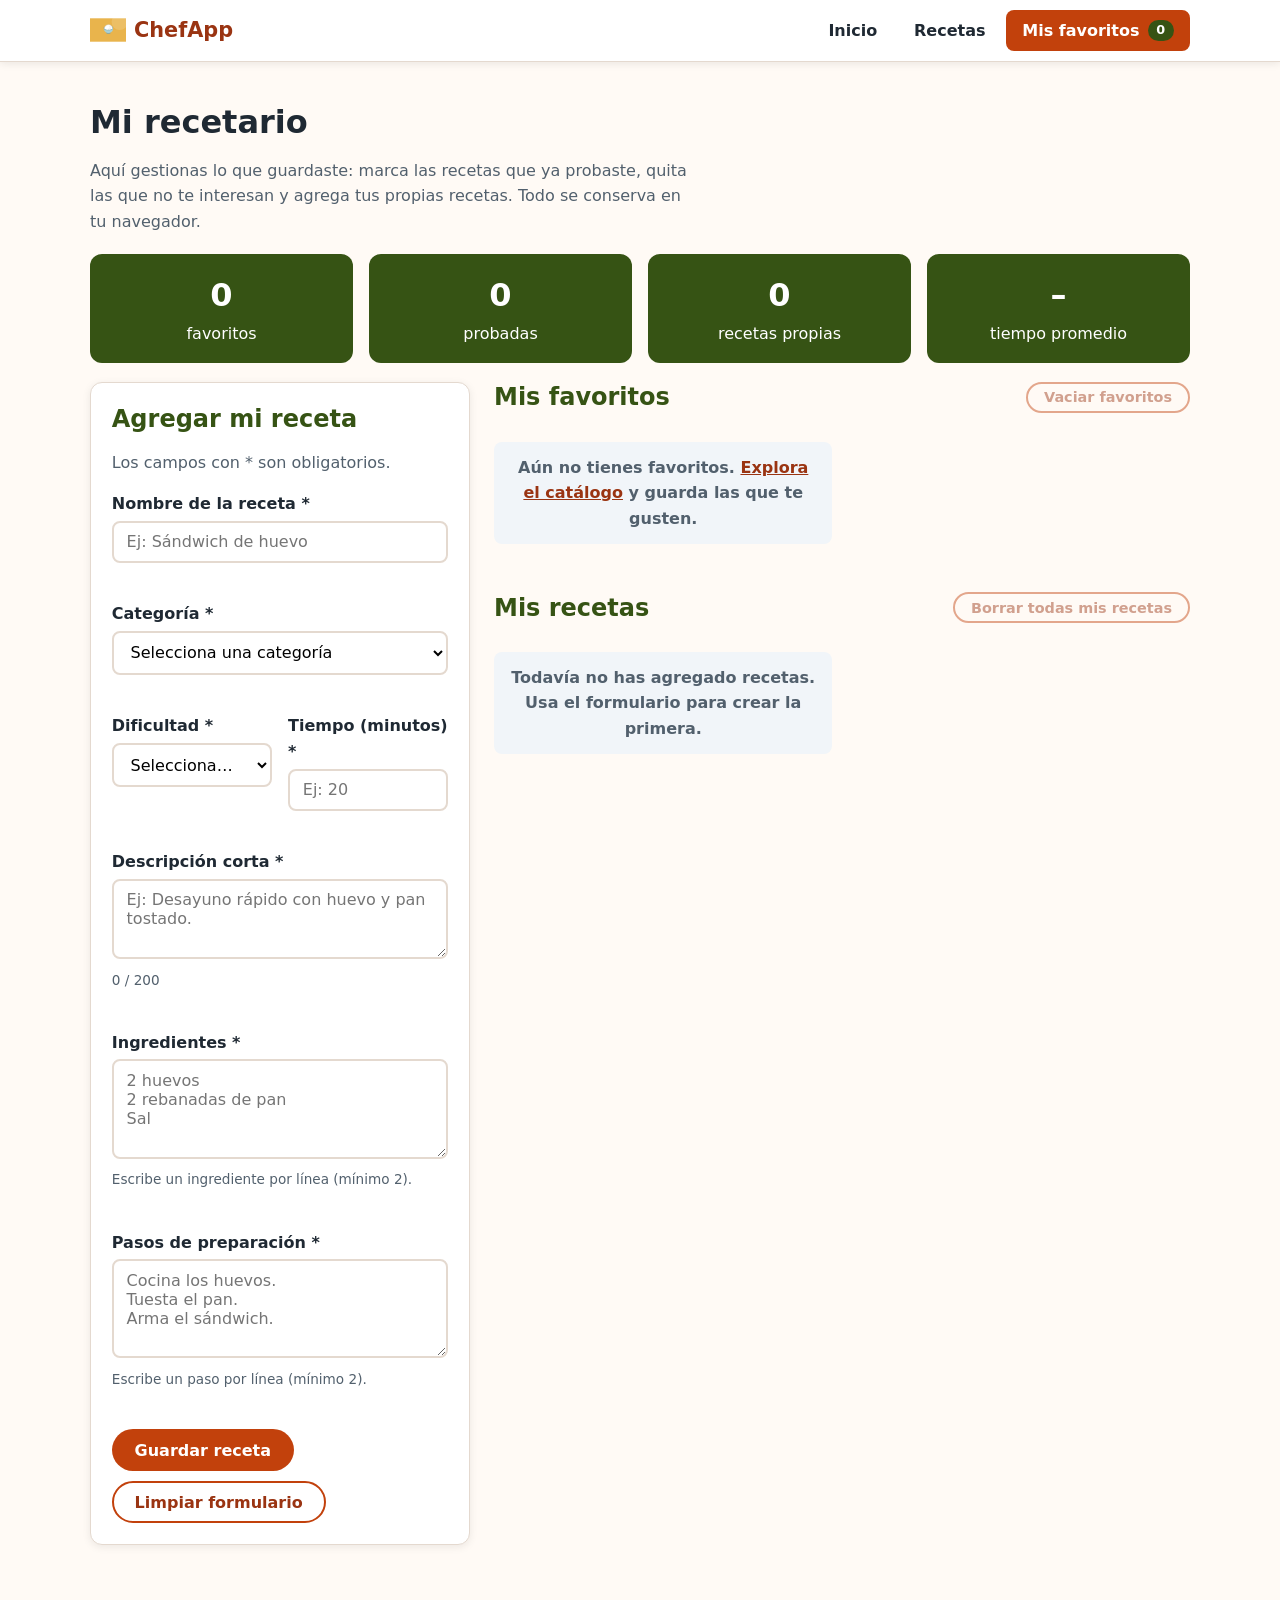
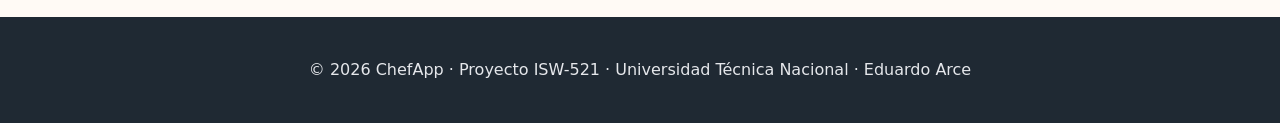
==== favoritos.html @ 37026cea "Add favorites page and recipe catalog assets Co-authored-by: Copilot <223556219+Copilot@users.norepl" ====
<!DOCTYPE html>
<html lang="es">
<head>
  <meta charset="UTF-8">
  <meta name="viewport" content="width=device-width, initial-scale=1.0">
  <meta name="description" content="Gestiona tus recetas favoritas y agrega tus propias recetas en ChefApp.">
  <title>ChefApp | Mis favoritos</title>
  <link rel="stylesheet" href="css/styles.css">
</head>
<body>

  <header class="encabezado">
    <div class="contenedor encabezado__barra">
      <a href="index.html" class="logo">
        <img src="assets/imagenes/gallo-pinto.svg" alt="Logo de ChefApp">
        ChefApp
      </a>
      <button type="button" id="menu-boton" class="menu-boton"
              aria-label="Abrir menú de navegación" aria-expanded="false" aria-controls="menu-principal">☰</button>
      <nav aria-label="Navegación principal" class="nav-envoltorio">
        <ul id="menu-principal" class="menu">
          <li><a href="index.html">Inicio</a></li>
          <li><a href="recetas.html">Recetas</a></li>
          <li><a href="favoritos.html" aria-current="page" class="activo">Mis favoritos <span class="insignia" id="contador-favoritos">0</span></a></li>
        </ul>
      </nav>
    </div>
  </header>

  <main class="contenedor seccion">
    <h1>Mi recetario</h1>
    <p class="seccion__intro">
      Aquí gestionas lo que guardaste: marca las recetas que ya probaste, quita las que no te interesan
      y agrega tus propias recetas. Todo se conserva en tu navegador.
    </p>

    <!-- RESUMEN CALCULADO -->
    <section aria-label="Resumen de tu recetario">
      <div class="estadisticas estadisticas--4">
        <div class="estadistica"><strong id="stat-favoritos">0</strong> favoritos</div>
        <div class="estadistica"><strong id="stat-probadas">0</strong> probadas</div>
        <div class="estadistica"><strong id="stat-propias">0</strong> recetas propias</div>
        <div class="estadistica"><strong id="stat-promedio">–</strong> tiempo promedio</div>
      </div>
    </section>

    <div class="gestion">
      <!-- FORMULARIO -->
      <section class="panel" aria-labelledby="titulo-form">
        <h2 id="titulo-form">Agregar mi receta</h2>
        <p class="seccion__intro">Los campos con * son obligatorios.</p>

        <form id="formulario-receta" novalidate>
          <div id="resumen-errores" class="mensaje mensaje--error" role="alert" hidden></div>

          <div class="campo">
            <label for="nombre">Nombre de la receta *</label>
            <input type="text" id="nombre" name="nombre" maxlength="60" required aria-required="true"
                   aria-describedby="error-nombre" placeholder="Ej: Sándwich de huevo" autocomplete="off">
            <p class="campo__error" id="error-nombre"></p>
          </div>

          <div class="campo">
            <label for="categoria">Categoría *</label>
            <select id="categoria" name="categoria" required aria-required="true" aria-describedby="error-categoria">
              <option value="">Selecciona una categoría</option>
            </select>
            <p class="campo__error" id="error-categoria"></p>
          </div>

          <div class="campo-doble">
            <div class="campo">
              <label for="dificultad">Dificultad *</label>
              <select id="dificultad" name="dificultad" required aria-required="true" aria-describedby="error-dificultad">
                <option value="">Selecciona…</option>
                <option value="Fácil">Fácil</option>
                <option value="Media">Media</option>
                <option value="Difícil">Difícil</option>
              </select>
              <p class="campo__error" id="error-dificultad"></p>
            </div>
            <div class="campo">
              <label for="tiempo">Tiempo (minutos) *</label>
              <input type="number" id="tiempo" name="tiempo" min="1" max="600" step="1" required
                     aria-required="true" aria-describedby="error-tiempo" inputmode="numeric" placeholder="Ej: 20">
              <p class="campo__error" id="error-tiempo"></p>
            </div>
          </div>

          <div class="campo">
            <label for="descripcion">Descripción corta *</label>
            <textarea id="descripcion" name="descripcion" rows="3" maxlength="200" required aria-required="true"
                      aria-describedby="error-descripcion contador" placeholder="Ej: Desayuno rápido con huevo y pan tostado."></textarea>
            <p class="campo__ayuda" id="contador">0 / 200</p>
            <p class="campo__error" id="error-descripcion"></p>
          </div>

          <div class="campo">
            <label for="ingredientes">Ingredientes *</label>
            <textarea id="ingredientes" name="ingredientes" rows="4" required aria-required="true"
                      aria-describedby="ayuda-ingredientes error-ingredientes"
                      placeholder="2 huevos&#10;2 rebanadas de pan&#10;Sal"></textarea>
            <p class="campo__ayuda" id="ayuda-ingredientes">Escribe un ingrediente por línea (mínimo 2).</p>
            <p class="campo__error" id="error-ingredientes"></p>
          </div>

          <div class="campo">
            <label for="pasos">Pasos de preparación *</label>
            <textarea id="pasos" name="pasos" rows="4" required aria-required="true"
                      aria-describedby="ayuda-pasos error-pasos"
                      placeholder="Cocina los huevos.&#10;Tuesta el pan.&#10;Arma el sándwich."></textarea>
            <p class="campo__ayuda" id="ayuda-pasos">Escribe un paso por línea (mínimo 2).</p>
            <p class="campo__error" id="error-pasos"></p>
          </div>

          <div class="acciones-form">
            <button type="submit" class="btn">Guardar receta</button>
            <button type="button" id="btn-limpiar-form" class="btn btn--secundario">Limpiar formulario</button>
          </div>
        </form>
      </section>

      <!-- LISTADOS -->
      <div class="gestion__listas">
        <section aria-labelledby="titulo-favoritos">
          <div class="seccion__cabecera">
            <h2 id="titulo-favoritos">Mis favoritos</h2>
            <button type="button" id="btn-vaciar-favoritos" class="btn btn--secundario btn--chico">Vaciar favoritos</button>
          </div>
          <div id="lista-favoritos" class="rejilla" aria-live="polite"></div>
        </section>

        <section aria-labelledby="titulo-propias">
          <div class="seccion__cabecera">
            <h2 id="titulo-propias">Mis recetas</h2>
            <button type="button" id="btn-borrar-propias" class="btn btn--secundario btn--chico">Borrar todas mis recetas</button>
          </div>
          <div id="lista-propias" class="rejilla" aria-live="polite"></div>
        </section>
      </div>
    </div>
  </main>

  <!-- CONFIRMACIÓN (dialog nativo; los botones con value cierran y devuelven su valor) -->
  <dialog id="modal-confirmar" aria-labelledby="confirmar-titulo" aria-describedby="confirmar-mensaje">
    <form method="dialog">
      <h2 id="confirmar-titulo">Confirmar</h2>
      <p id="confirmar-mensaje"></p>
      <div class="acciones-form">
        <button type="submit" value="no" class="btn btn--secundario">Cancelar</button>
        <button type="submit" value="si" class="btn btn--peligro">Sí, continuar</button>
      </div>
    </form>
  </dialog>

  <footer class="pie">
    <div class="contenedor">
      <p>© 2026 ChefApp · Proyecto ISW-521 · Universidad Técnica Nacional · Eduardo Arce</p>
    </div>
  </footer>

  <!-- Orden: storage → app → filtros → favoritos -->
  <script src="js/storage.js"></script>
  <script src="js/app.js"></script>
  <script src="js/filtros.js"></script>
  <script src="js/favoritos.js"></script>
</body>
</html>
---- css/styles.css ----
/* =====================================================
   styles.css — Estilos globales de ChefApp
   Mobile-first: el diseño base es para celular y se
   amplía con media queries para tablet y escritorio.
   ===================================================== */

/* ---------- 1. Variables (identidad visual única) ---------- */
:root {
  --color-primario: #c2410c;      /* naranja quemado: contraste AA con texto blanco */
  --color-primario-oscuro: #9a3412;
  --color-secundario: #365314;    /* verde oliva */
  --color-fondo: #fffaf5;
  --color-superficie: #ffffff;
  --color-texto: #1f2933;
  --color-texto-suave: #52606d;
  --color-borde: #e4d9cf;
  --color-exito: #166534;
  --color-error: #b91c1c;
  --color-aviso: #92400e;
  --radio: 12px;
  --sombra: 0 2px 8px rgba(0, 0, 0, 0.08);
  --fuente: "Segoe UI", system-ui, -apple-system, Roboto, Arial, sans-serif;
}

/* ---------- 2. Reset y base ---------- */
*, *::before, *::after { box-sizing: border-box; }
body {
  margin: 0;
  font-family: var(--fuente);
  color: var(--color-texto);
  background: var(--color-fondo);
  line-height: 1.6;
  display: flex;
  flex-direction: column;
  min-height: 100vh;       /* el footer queda abajo aunque haya poco contenido */
}
main { flex: 1; }
img { max-width: 100%; display: block; }
h1, h2, h3 { line-height: 1.25; margin: 0 0 0.5rem; }
h1 { font-size: 2rem; }
h2 { font-size: 1.5rem; color: var(--color-secundario); }
h3 { font-size: 1.15rem; }
a { color: var(--color-primario-oscuro); }
:focus-visible { outline: 3px solid #1d4ed8; outline-offset: 2px; } /* accesibilidad teclado */

.contenedor { width: min(1100px, 92%); margin-inline: auto; }
.seccion { padding: 2.5rem 0; }
.seccion__intro { color: var(--color-texto-suave); max-width: 60ch; }

/* ---------- 3. Header y navegación ---------- */
.encabezado {
  position: sticky; top: 0; z-index: 50;   /* siempre visible */
  background: var(--color-superficie);
  border-bottom: 1px solid var(--color-borde);
  box-shadow: var(--sombra);
}
.encabezado__barra {
  display: flex; align-items: center; justify-content: space-between;
  padding: 0.6rem 0; flex-wrap: wrap; gap: 0.5rem;
}
.logo { display: flex; align-items: center; gap: 0.5rem; text-decoration: none;
        font-weight: 700; font-size: 1.3rem; color: var(--color-primario-oscuro); }
.logo img { width: 36px; height: 36px; }

.menu-boton {
  background: none; border: 2px solid var(--color-borde); border-radius: 8px;
  font-size: 1.3rem; padding: 0.2rem 0.6rem; cursor: pointer;
}
.nav-envoltorio { width: 100%; }
.menu { display: none; width: 100%; list-style: none; margin: 0; padding: 0; }
.menu.abierto { display: block; }
.menu a {
  display: flex; justify-content: space-between; align-items: center; gap: 0.5rem;
  padding: 0.7rem 0.5rem; text-decoration: none; color: var(--color-texto);
  border-radius: 8px; font-weight: 600;
}
.menu a:hover { background: #fdeee3; }
.menu a.activo { background: var(--color-primario); color: #fff; }  /* página activa */
.insignia {
  background: var(--color-secundario); color: #fff; border-radius: 999px;
  padding: 0 0.55rem; font-size: 0.8rem;
}

/* ---------- 4. Botones ---------- */
.btn {
  display: inline-block; border: 2px solid transparent; border-radius: 999px;
  padding: 0.6rem 1.3rem; font-size: 1rem; font-weight: 700; cursor: pointer;
  text-decoration: none; text-align: center; font-family: inherit;
  background: var(--color-primario); color: #fff;
  transition: background 0.2s, transform 0.1s;
}
.btn:hover { background: var(--color-primario-oscuro); }
.btn:active { transform: scale(0.97); }
.btn--secundario { background: transparent; color: var(--color-primario-oscuro); border-color: var(--color-primario); }
.btn--secundario:hover { background: #fdeee3; }
.btn--peligro { background: var(--color-error); }
.btn--peligro:hover { background: #991b1b; }
.btn--fav { width: 100%; margin-top: 0.5rem; background: #fff; color: var(--color-primario-oscuro); border-color: var(--color-primario); }
.btn--fav.activo { background: var(--color-primario); color: #fff; }

/* ---------- 5. Hero ---------- */
.hero {
  background: linear-gradient(135deg, #fdba74 0%, #fb923c 45%, #c2410c 100%);
  color: #fff; padding: 3.5rem 0; text-align: center;
}
.hero h1 { font-size: 2.2rem; text-shadow: 0 1px 3px rgba(0,0,0,0.35); }
.hero p { max-width: 55ch; margin: 0.5rem auto 1.5rem; font-size: 1.1rem; text-shadow: 0 1px 3px rgba(0,0,0,0.35); }
.hero .btn { background: #fff; color: var(--color-primario-oscuro); }
.hero .btn:hover { background: #ffedd5; }

/* ---------- 6. Rejillas (Grid) y tarjetas ---------- */
.rejilla { display: grid; gap: 1.2rem; grid-template-columns: 1fr; }
.tarjeta {
  background: var(--color-superficie); border: 1px solid var(--color-borde);
  border-radius: var(--radio); overflow: hidden; box-shadow: var(--sombra);
  display: flex; flex-direction: column;
  transition: transform 0.2s, box-shadow 0.2s;
}
.tarjeta:hover { transform: translateY(-4px); box-shadow: 0 8px 18px rgba(0,0,0,0.12); }
.tarjeta img { width: 100%; height: 170px; object-fit: cover; }
.tarjeta__cuerpo { padding: 1rem; display: flex; flex-direction: column; flex: 1; }
.tarjeta__cuerpo p { margin: 0 0 0.5rem; color: var(--color-texto-suave); }
.tarjeta__meta { font-size: 0.9rem; font-weight: 600; }
.tarjeta__cuerpo .btn--fav { margin-top: auto; }
.etiqueta {
  align-self: flex-start; background: #ecfccb; color: var(--color-secundario);
  border-radius: 999px; padding: 0.1rem 0.7rem; font-size: 0.8rem; font-weight: 700; margin-bottom: 0.4rem;
}

/* Tarjetas de información (problema / público / solución) */
.info { background: var(--color-superficie); border: 1px solid var(--color-borde);
        border-radius: var(--radio); padding: 1.3rem; box-shadow: var(--sombra); }
.info__icono { font-size: 2rem; }

/* Estadísticas */
.estadisticas { display: grid; gap: 1rem; grid-template-columns: repeat(3, 1fr); text-align: center; }
.estadistica { background: var(--color-secundario); color: #fff; border-radius: var(--radio); padding: 1rem 0.5rem; }
.estadistica strong { display: block; font-size: 2rem; }

/* Bloque "¿Qué cocino hoy?" */
.azar { background: #fff7ed; border: 2px dashed var(--color-primario); border-radius: var(--radio);
        padding: 1.5rem; text-align: center; }
.azar #resultado-azar { margin-top: 1rem; min-height: 2rem; }

/* ---------- 7. Mensajes, formularios y toasts (se usarán en fases siguientes) ---------- */
.mensaje { padding: 0.8rem 1rem; border-radius: 8px; font-weight: 600; }
.mensaje--error { background: #fee2e2; color: var(--color-error); }
.mensaje--vacio { background: #f1f5f9; color: var(--color-texto-suave); text-align: center; }

label { display: block; font-weight: 600; margin-bottom: 0.25rem; }
input, select, textarea {
  width: 100%; padding: 0.6rem 0.8rem; font-size: 1rem; font-family: inherit;
  border: 2px solid var(--color-borde); border-radius: 8px; background: #fff;
}
input:focus, select:focus, textarea:focus { border-color: var(--color-primario); }
.campo { margin-bottom: 1rem; }
.campo__error { color: var(--color-error); font-size: 0.9rem; min-height: 1.2rem; margin: 0.2rem 0 0; }
input.invalido, select.invalido, textarea.invalido { border-color: var(--color-error); }
input.valido, select.valido, textarea.valido { border-color: var(--color-exito); }

#toast-contenedor { position: fixed; bottom: 1rem; right: 1rem; left: 1rem; z-index: 100;
                    display: flex; flex-direction: column; gap: 0.5rem; align-items: flex-end; }
.toast { color: #fff; padding: 0.7rem 1.1rem; border-radius: 8px; font-weight: 600;
         box-shadow: 0 4px 12px rgba(0,0,0,0.25); animation: entrar 0.25s ease; }
.toast--exito { background: var(--color-exito); }
.toast--error { background: var(--color-error); }
.toast--aviso { background: var(--color-aviso); }
@keyframes entrar { from { opacity: 0; transform: translateY(10px); } to { opacity: 1; transform: none; } }

/* ---------- 7b. Filtros, resumen y modal (recetas.html) ---------- */
.visualmente-oculto { position: absolute; width: 1px; height: 1px; overflow: hidden; clip: rect(0 0 0 0); white-space: nowrap; }
.filtros {
  display: grid; gap: 0.5rem 1rem; grid-template-columns: 1fr;
  background: var(--color-superficie); border: 1px solid var(--color-borde);
  border-radius: var(--radio); padding: 1rem; margin: 1.2rem 0; box-shadow: var(--sombra);
}
.filtros .campo { margin-bottom: 0; }
.campo--accion { display: flex; align-items: flex-end; }
.campo--accion .btn { width: 100%; }
.resumen { font-weight: 600; color: var(--color-secundario); margin: 0 0 1rem; }
.btn--detalle { width: 100%; margin-top: 0.5rem; padding: 0.45rem 1rem; }

dialog {
  width: min(640px, 94vw); max-height: 90vh; overflow-y: auto;
  border: none; border-radius: var(--radio); padding: 1.2rem; position: relative;
}
dialog::backdrop { background: rgba(0, 0, 0, 0.55); }
dialog img { width: 100%; height: 180px; object-fit: cover; border-radius: 8px; margin-bottom: 0.8rem; }
.modal__cerrar {
  position: sticky; top: 0; float: right; z-index: 2; width: 2.4rem; height: 2.4rem;
  border-radius: 50%; border: none; background: var(--color-texto); color: #fff;
  font-size: 1rem; cursor: pointer;
}
.lista { padding-left: 1.3rem; margin: 0 0 1rem; }
.lista li { margin-bottom: 0.3rem; }

/* ---------- 7c. Página de gestión (favoritos.html) ---------- */
.estadisticas--4 { grid-template-columns: repeat(2, 1fr); margin: 1.2rem 0; }
.gestion { display: grid; gap: 1.5rem; grid-template-columns: 1fr; align-items: start; }
.gestion .rejilla { grid-template-columns: repeat(auto-fill, minmax(240px, 1fr)); }
.gestion__listas { display: grid; gap: 2rem; }
.panel { background: var(--color-superficie); border: 1px solid var(--color-borde);
         border-radius: var(--radio); padding: 1.3rem; box-shadow: var(--sombra); }
.campo-doble { display: grid; gap: 0 1rem; grid-template-columns: 1fr 1fr; }
.campo__ayuda { font-size: 0.85rem; color: var(--color-texto-suave); margin: 0.2rem 0 0; }
textarea { resize: vertical; }
.acciones-form { display: flex; flex-wrap: wrap; gap: 0.6rem; margin-top: 0.5rem; }
.seccion__cabecera { display: flex; flex-wrap: wrap; align-items: center;
                     justify-content: space-between; gap: 0.5rem; margin-bottom: 0.8rem; }
.seccion__cabecera h2 { margin: 0; }
.btn--chico { padding: 0.35rem 1rem; font-size: 0.9rem; }
.btn:disabled { opacity: 0.45; cursor: not-allowed; }
.btn:disabled:hover { background: transparent; }
.etiquetas { display: flex; flex-wrap: wrap; gap: 0.4rem; margin-bottom: 0.4rem; }
.etiquetas .etiqueta { margin-bottom: 0; }
.etiqueta--ok { background: var(--color-exito); color: #fff; }
.tarjeta__acciones { display: flex; flex-direction: column; gap: 0.5rem; margin-top: auto; padding-top: 0.5rem; }
.tarjeta__acciones .btn { width: 100%; padding: 0.45rem 1rem; }
.tarjeta__acciones .btn--fav { margin-top: 0; }
.btn--secundario.activo-ok { background: #dcfce7; border-color: var(--color-exito); color: var(--color-exito); }
.detalle { margin: 0.3rem 0 0.5rem; }
.detalle summary { cursor: pointer; font-weight: 600; color: var(--color-primario-oscuro); }
.detalle h4 { margin: 0.6rem 0 0.2rem; }
#modal-confirmar { width: min(420px, 92vw); }
#modal-confirmar h2 { margin-top: 0; }

/* ---------- 8. Footer ---------- */
.pie { background: #1f2933; color: #e5e7eb; padding: 1.5rem 0; text-align: center; margin-top: 2rem; }
.pie a { color: #fdba74; }

/* ---------- 9. Media queries (responsive) ---------- */
/* Tablet */
@media (min-width: 640px) {
  .rejilla { grid-template-columns: repeat(2, 1fr); }
  .filtros { grid-template-columns: repeat(2, 1fr); }
  .campo--buscar { grid-column: 1 / -1; }
  .estadisticas--4 { grid-template-columns: repeat(4, 1fr); }
  .hero h1 { font-size: 2.8rem; }
}
/* Escritorio */
@media (min-width: 900px) {
  .menu-boton { display: none; }
  .nav-envoltorio { width: auto; }
  .menu { display: flex; width: auto; gap: 0.3rem; }
  .menu a { padding: 0.5rem 1rem; }
  .rejilla { grid-template-columns: repeat(3, 1fr); }
  .rejilla--info { grid-template-columns: repeat(3, 1fr); }
  .filtros { grid-template-columns: repeat(4, 1fr); }
  .gestion { grid-template-columns: 380px 1fr; }
  .campo--accion { grid-column: 1 / -1; justify-content: flex-end; }
  .campo--accion .btn { width: auto; }
  #toast-contenedor { left: auto; }
}
@media (min-width: 1100px) {
  .rejilla--destacadas { grid-template-columns: repeat(4, 1fr); }
}
/* Respeta a usuarios que prefieren menos animación */
@media (prefers-reduced-motion: reduce) {
  * { animation: none !important; transition: none !important; }
}
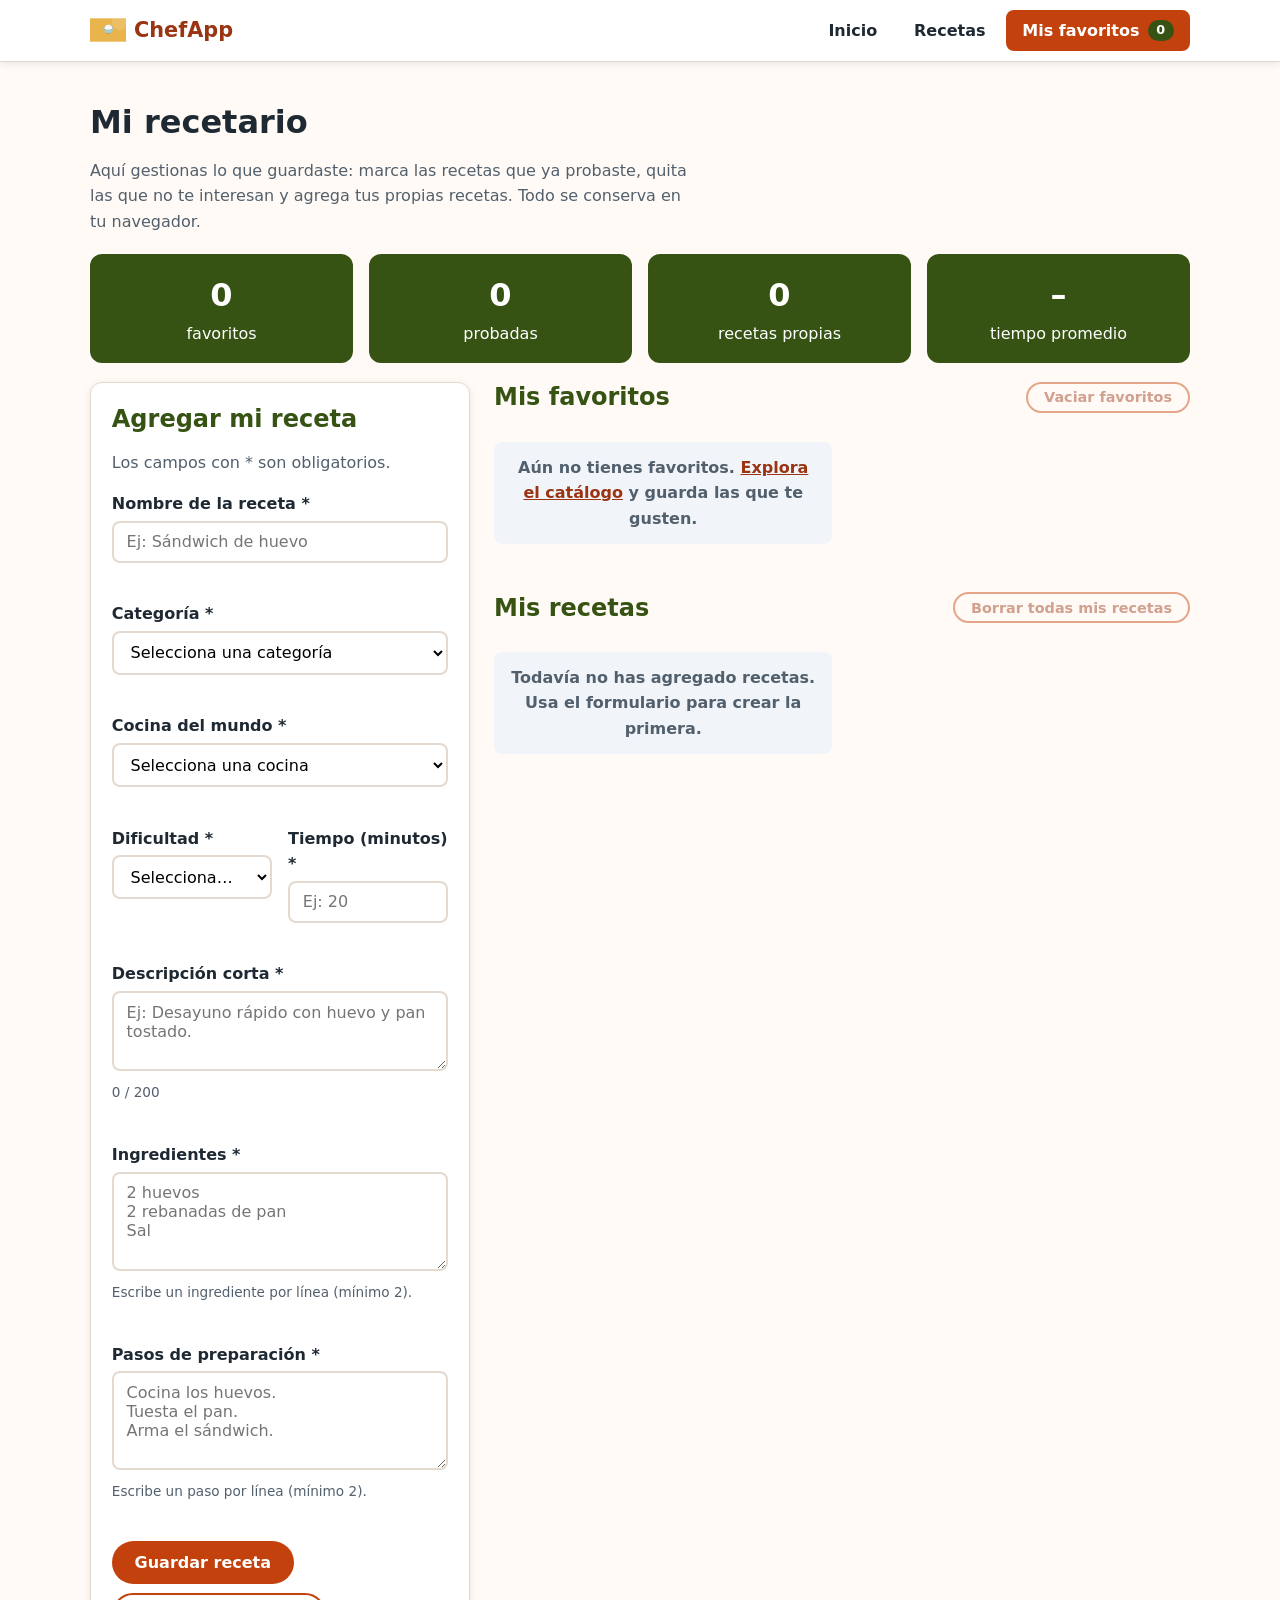
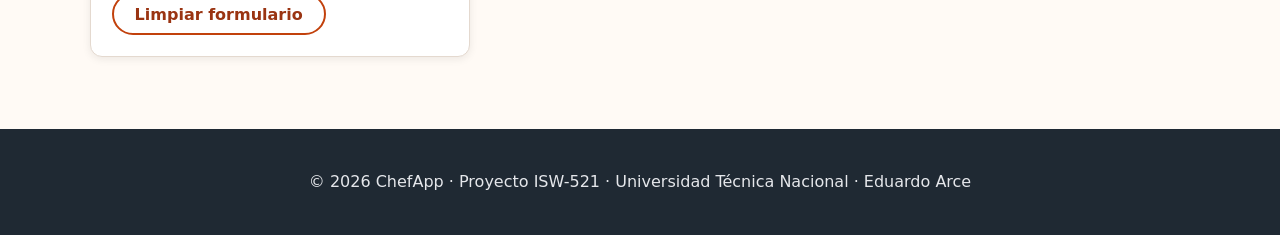
==== commit ee613544: "feat: import final ChefApp catalog Co-authored-by: Copilot <223556219+Copilot@users.noreply.github.c" ====
--- a/favoritos.html
+++ b/favoritos.html
@@ -66,6 +66,14 @@
               <option value="">Selecciona una categoría</option>
             </select>
             <p class="campo__error" id="error-categoria"></p>
+          </div>
+
+          <div class="campo">
+            <label for="cocina">Cocina del mundo *</label>
+            <select id="cocina" name="cocina" required aria-required="true" aria-describedby="error-cocina">
+              <option value="">Selecciona una cocina</option>
+            </select>
+            <p class="campo__error" id="error-cocina"></p>
           </div>
 
           <div class="campo-doble">
--- a/css/styles.css
+++ b/css/styles.css
@@ -224,6 +224,44 @@
 #modal-confirmar { width: min(420px, 92vw); }
 #modal-confirmar h2 { margin-top: 0; }
 
+/* ---------- 7d. Cocinas y despensa ---------- */
+input[type="checkbox"] { width: auto; }
+.etiqueta--cocina { background: #e0e7ff; color: #3730a3; }
+.chips-cocina { display: flex; flex-wrap: wrap; gap: 0.5rem; margin-top: 0.8rem; }
+.chip-cocina {
+  display: inline-flex; align-items: center; gap: 0.4rem; text-decoration: none;
+  background: var(--color-superficie); border: 2px solid var(--color-borde); border-radius: 999px;
+  padding: 0.35rem 0.9rem; font-weight: 600; color: var(--color-texto);
+  transition: border-color 0.2s, background 0.2s;
+}
+.chip-cocina span { background: var(--color-secundario); color: #fff; border-radius: 999px; padding: 0 0.5rem; font-size: 0.8rem; }
+.chip-cocina:hover { border-color: var(--color-primario); background: #fdeee3; }
+
+.despensa { background: var(--color-superficie); border: 1px solid var(--color-borde);
+            border-radius: var(--radio); padding: 1rem 1.2rem; margin: 0 0 1.2rem; box-shadow: var(--sombra); }
+.despensa h2 { margin-bottom: 0.2rem; }
+.chips { display: flex; flex-wrap: wrap; gap: 0.4rem; margin: 0.8rem 0; min-height: 2rem; }
+.chip {
+  background: var(--color-secundario); color: #fff; border: none; border-radius: 999px;
+  padding: 0.25rem 0.8rem; font-size: 0.9rem; font-weight: 600; cursor: pointer; font-family: inherit;
+}
+.chip:hover { background: #1f3009; }
+.despensa__panel { margin: 0.5rem 0 1rem; }
+.despensa__panel summary { cursor: pointer; font-weight: 700; color: var(--color-primario-oscuro); margin-bottom: 0.6rem; }
+.despensa__lista { border: 1px solid var(--color-borde); border-radius: 8px; padding: 0.6rem; margin: 0; }
+.despensa__lista legend { font-size: 0.85rem; color: var(--color-texto-suave); padding: 0 0.4rem; }
+.ingredientes { list-style: none; margin: 0; padding: 0; max-height: 14rem; overflow-y: auto;
+                display: grid; grid-template-columns: repeat(auto-fill, minmax(10.5rem, 1fr)); gap: 0.2rem 0.6rem; }
+.ingredientes li[hidden] { display: none; }
+.ingrediente { display: flex; align-items: center; gap: 0.4rem; font-weight: 400; margin: 0;
+               padding: 0.25rem 0.3rem; border-radius: 6px; cursor: pointer; }
+.ingrediente:hover { background: #fdeee3; }
+.despensa__controles { display: grid; gap: 0.8rem; grid-template-columns: 1fr; align-items: end; }
+.despensa__controles .campo { margin-bottom: 0; }
+.despensa-info { font-size: 0.9rem; font-weight: 600; color: var(--color-aviso); background: #fffbeb;
+                 border-radius: 8px; padding: 0.3rem 0.6rem; margin: 0 0 0.5rem; }
+.despensa-info--ok { color: var(--color-exito); background: #dcfce7; }
+
 /* ---------- 8. Footer ---------- */
 .pie { background: #1f2933; color: #e5e7eb; padding: 1.5rem 0; text-align: center; margin-top: 2rem; }
 .pie a { color: #fdba74; }
@@ -235,6 +273,7 @@
   .filtros { grid-template-columns: repeat(2, 1fr); }
   .campo--buscar { grid-column: 1 / -1; }
   .estadisticas--4 { grid-template-columns: repeat(4, 1fr); }
+  .despensa__controles { grid-template-columns: 1fr auto; }
   .hero h1 { font-size: 2.8rem; }
 }
 /* Escritorio */
